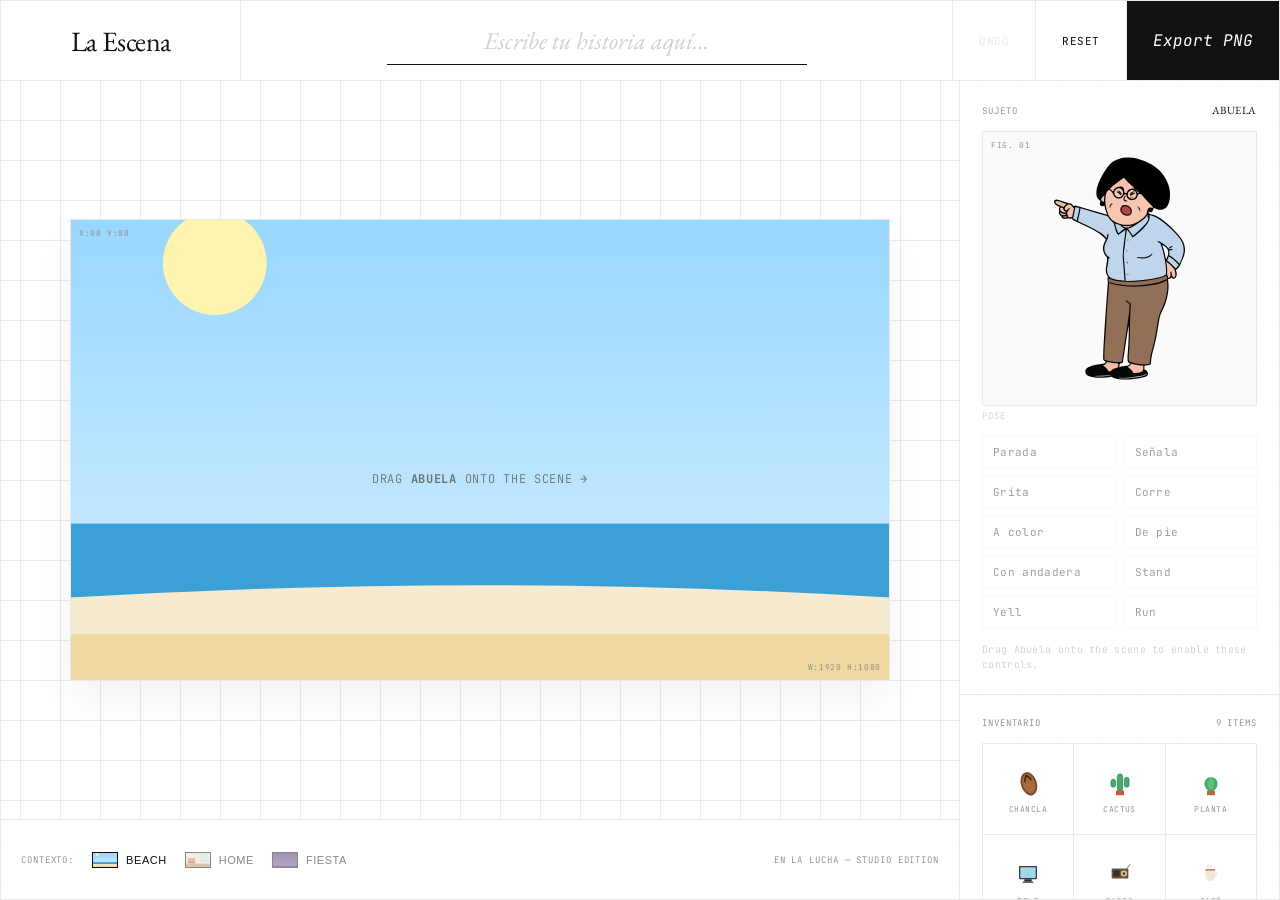
==== index.html @ 4fc8d8ca "Reskin to the "La Escena — Studio Edition" layout Restructures the UI to the studio design: graph-pa" ====
<!DOCTYPE html>
<html lang="en">
<head>
  <meta charset="UTF-8" />
  <meta name="viewport" content="width=device-width, initial-scale=1.0, maximum-scale=1, user-scalable=no" />
  <title>La Escena — Creative Builder</title>
  <link rel="preconnect" href="https://fonts.googleapis.com" />
  <link rel="preconnect" href="https://fonts.gstatic.com" crossorigin />
  <link href="https://fonts.googleapis.com/css2?family=EB+Garamond:ital,wght@0,400;0,500;1,400&family=JetBrains+Mono:wght@100;300;400&display=swap" rel="stylesheet" />
  <link rel="stylesheet" href="css/styles.css" />
</head>
<body>
  <div class="app-mesh">

    <!-- ===== Top bar: brand · caption · actions ===== -->
    <header class="topbar border-b">
      <div class="brand border-r">
        <h1 class="serif text-xl">La Escena</h1>
      </div>
      <div class="caption-area">
        <input id="captionInput" type="text" class="caption-input" maxlength="80"
               placeholder="Escribe tu historia aquí…" aria-label="Caption" />
      </div>
      <div class="actions">
        <button id="undoBtn" class="btn text-sm" type="button" title="Undo (Ctrl+Z)">Undo</button>
        <button id="resetBtn" class="btn text-sm" type="button">Reset</button>
        <button id="exportBtn" class="btn export-btn serif" type="button">Export PNG</button>
      </div>
    </header>

    <!-- ===== Stage ===== -->
    <main class="stage-container">
      <div class="canvas" id="stage">
        <img id="stageBg" class="stage__bg" src="" alt="Background" />
        <div class="coord-marker coord-tl">X:00 Y:00</div>
        <div class="coord-marker coord-br">W:1920 H:1080</div>
        <div class="stage-hint" id="stageHint">Drag <b>Abuela</b> onto the scene&nbsp;→</div>
        <div class="caption-band empty" id="captionBand"><span id="captionText"></span></div>
      </div>
    </main>

    <!-- ===== Bottom bar: context / background selector ===== -->
    <footer class="bottombar border-t">
      <div class="bg-selector" id="bgTiles">
        <span class="text-xs">Contexto:</span>
      </div>
      <div class="tagline text-xs">EN LA LUCHA — STUDIO EDITION</div>
    </footer>

    <!-- ===== Sidebar: subject + inventory ===== -->
    <aside class="sidebar border-l">

      <div class="character">
        <section class="panel-section border-b">
          <div class="section-header">
            <span class="text-xs">Sujeto</span>
            <span class="text-sm serif">Abuela</span>
          </div>

          <div class="character-preview" id="abuelaCard" role="button" tabindex="0"
               aria-label="Drag Abuela onto the scene" title="Drag me onto the scene">
            <img src="assets/abuela/grandma/grandma-color.svg" alt="Abuela" />
            <div class="coord-marker coord-tl">FIG. 01</div>
          </div>

          <div class="controls">
            <div class="section pose-section">
              <div class="section-header"><span class="text-xs">Pose</span></div>
              <div id="poseRow" class="opt-row"></div>
            </div>
            <div class="section">
              <div class="section-header"><span class="text-xs">Expresión</span></div>
              <div id="exprRow" class="opt-row"></div>
            </div>
            <div class="section">
              <div class="section-header"><span class="text-xs">Atuendo</span></div>
              <div id="outfitRow" class="opt-row"></div>
            </div>
            <div class="section">
              <div class="section-header"><span class="text-xs">Accesorios</span></div>
              <div id="accRow" class="opt-row"></div>
            </div>
            <p class="art-note" id="artNote">Fixed illustration — expression &amp; outfit apply to the layered poses.</p>
            <p class="dim-note" id="dimNote">Drag Abuela onto the scene to enable these controls.</p>
          </div>
        </section>
      </div>

      <section class="panel-section">
        <div class="section-header">
          <span class="text-xs">Inventario</span>
          <span class="text-xs" id="propCount">&nbsp;</span>
        </div>
        <div id="propGrid" class="props-grid"></div>
      </section>

    </aside>

  </div>

  <script src="assets/manifest.js"></script>
  <script src="js/app.js"></script>
</body>
</html>
---- css/styles.css ----
/* ============================================================================
 * La Escena — Scene Builder  ·  Studio Edition layout
 * Graph-paper ground, EB Garamond + JetBrains Mono, thin rules & coordinate
 * flourishes. The chrome is new; the interactive machinery (stage items,
 * transform handles, caption band, drag ghost) keeps its hooks so js/app.js is
 * unchanged apart from the export resolution.
 * ==========================================================================*/
:root {
  --bg-color: #ffffff;
  --grid-color: #eaeaea;
  --line: #eaeaea;
  --text-main: #111111;
  --text-muted: #888888;
  --cell-size: 40px;

  --font-serif: 'EB Garamond', Georgia, serif;
  --font-mono: 'JetBrains Mono', ui-monospace, 'SFMono-Regular', Menlo, monospace;

  --color-sand: #F4E7C3;
  --color-ocean: #A8DADC;
  --color-sky: #F1FAEE;
  --color-sun: #E9C46A;
  --accent: #E63946;
}

* { box-sizing: border-box; margin: 0; padding: 0; }
html, body { height: 100%; }
body {
  background-color: var(--bg-color);
  color: var(--text-main);
  font-family: var(--font-mono);
  font-weight: 300;
  height: 100vh; width: 100vw; overflow: hidden;
  -webkit-user-select: none; user-select: none;
  touch-action: manipulation;
  background-image:
    linear-gradient(to right, var(--grid-color) 1px, transparent 1px),
    linear-gradient(to bottom, var(--grid-color) 1px, transparent 1px);
  background-size: var(--cell-size) var(--cell-size);
  background-position: center top;
}

/* ---- Mesh --------------------------------------------------------------- */
.app-mesh {
  display: grid;
  grid-template-columns: 1fr 320px;
  grid-template-rows: 80px 1fr 80px;
  height: 100vh; width: 100%;
  border: 1px solid var(--grid-color);
}
@media (max-width: 780px) {
  .app-mesh { grid-template-columns: 1fr; grid-template-rows: 72px 1fr auto auto; }
  .sidebar { grid-column: 1 / -1 !important; grid-row: 3 / 4 !important; max-height: 44vh; }
  .bottombar { grid-row: 4 / 5 !important; }
}

/* ---- Type helpers ------------------------------------------------------- */
.serif { font-family: var(--font-serif); }
.mono { font-family: var(--font-mono); }
.text-xl { font-size: 28px; letter-spacing: -0.02em; font-weight: 400; }
.text-sm { font-size: 11px; letter-spacing: 0.05em; text-transform: uppercase; }
.text-xs { font-size: 9px; letter-spacing: 0.1em; text-transform: uppercase; color: var(--text-muted); }

.border-b { border-bottom: 1px solid var(--grid-color); }
.border-r { border-right: 1px solid var(--grid-color); }
.border-l { border-left: 1px solid var(--grid-color); }
.border-t { border-top: 1px solid var(--grid-color); }

/* ---- Top bar ------------------------------------------------------------ */
.topbar {
  grid-column: 1 / -1;
  display: grid;
  grid-template-columns: 240px 1fr auto;
  background: rgba(255,255,255,0.95);
  backdrop-filter: blur(4px);
  z-index: 10;
}
.brand { display: flex; align-items: center; justify-content: center; padding: 0 20px; }
.caption-area { display: flex; align-items: center; justify-content: center; padding: 0 40px; }
.caption-input {
  width: 100%; max-width: 420px;
  border: none; border-bottom: 1px solid var(--text-main);
  background: transparent; font-family: var(--font-serif); font-size: 24px;
  text-align: center; padding: 8px 0; color: var(--text-main); outline: none;
  -webkit-user-select: text; user-select: text;
}
.caption-input::placeholder { color: #cfcfcf; font-style: italic; }
.caption-input:focus { border-bottom-color: var(--accent); }

.actions { display: flex; }
.btn {
  background: transparent; border: none; border-left: 1px solid var(--grid-color);
  padding: 0 26px; cursor: pointer; display: flex; align-items: center; justify-content: center;
  transition: background 0.2s; color: var(--text-main); font-family: var(--font-mono);
}
.btn:hover { background: #f5f5f5; }
.btn:disabled { color: var(--grid-color); cursor: default; background: transparent; }
.export-btn { font-size: 16px; font-style: italic; background: var(--text-main); color: #fff; }
.export-btn:hover { background: #000; }
.btn:focus-visible, .pose-btn:focus-visible, .opt:focus-visible,
.prop-item:focus-visible, .bg-btn:focus-visible, .character-preview:focus-visible {
  outline: none; box-shadow: inset 0 0 0 2px var(--accent);
}

/* ---- Stage -------------------------------------------------------------- */
.stage-container {
  grid-column: 1 / 2; grid-row: 2 / 3;
  display: flex; align-items: center; justify-content: center;
  padding: 40px; position: relative; min-height: 0;
}
.canvas {
  width: 100%; max-width: 820px; aspect-ratio: 16 / 9;
  background: var(--color-sky); position: relative; overflow: hidden;
  border: 1px solid var(--grid-color); box-shadow: 0 20px 40px rgba(0,0,0,0.05);
  touch-action: none;
}
.stage__bg { position: absolute; inset: 0; width: 100%; height: 100%; object-fit: cover; pointer-events: none; }

.coord-marker { position: absolute; font-family: var(--font-mono); font-size: 8px; color: var(--text-muted); z-index: 2; pointer-events: none; letter-spacing: 0.08em; }
.coord-tl { top: 8px; left: 8px; }
.coord-br { bottom: 8px; right: 8px; }

.stage-hint {
  position: absolute; inset: auto 0 42% 0; text-align: center; color: #4a4438;
  font-size: 12px; letter-spacing: 0.06em; text-transform: uppercase; pointer-events: none; opacity: .7; z-index: 2;
}

/* Placed items (props + character) */
.item { position: absolute; will-change: transform; }
.item img { display: block; width: 100%; height: 100%; pointer-events: none; -webkit-user-drag: none; user-select: none; }
.item.selected { outline: 1px dashed var(--accent); outline-offset: 3px; }
.char-layers { position: absolute; inset: 0; }
.char-layers img.layer-full { position: absolute; inset: 0; width: 100%; height: 100%; object-fit: contain; }
.char-layers img.layer-head { position: absolute; width: auto; transform: translateX(-50%); }

/* Transform handles */
.handle {
  position: absolute; width: 24px; height: 24px; border-radius: 50%;
  background: #fff; border: 1.5px solid var(--accent); box-shadow: 0 1px 4px rgba(0,0,0,.2);
  display: grid; place-items: center; font-size: 12px; cursor: pointer; touch-action: none; color: var(--accent); z-index: 3;
}
.handle.resize { right: -12px; bottom: -12px; cursor: nwse-resize; }
.handle.rotate { left: 50%; top: -44px; transform: translateX(-50%); cursor: grab; }
.handle.rotate::after { content: ""; position: absolute; top: 24px; left: 50%; width: 1.5px; height: 20px; background: var(--accent); }
.handle.delete { right: -12px; top: -12px; border-color: #c0392b; color: #c0392b; }
.handle.forward { left: -12px; bottom: -12px; font-size: 11px; }
.handle.back { left: -12px; top: -12px; font-size: 11px; }

/* Caption band — baked into the export; overlays the scene here too */
.caption-band {
  position: absolute; left: 0; right: 0; bottom: 0; height: 15%;
  background: rgba(17,17,17,0.72); color: #fff;
  display: flex; align-items: center; justify-content: center; text-align: center;
  padding: 0 5%; pointer-events: none; z-index: 40;
}
.caption-band span { font-family: var(--font-serif); font-weight: 500; line-height: 1.15;
  overflow: hidden; display: -webkit-box; -webkit-line-clamp: 2; -webkit-box-orient: vertical; }
.caption-band.empty { display: none; }

/* ---- Bottom bar (background selector) ----------------------------------- */
.bottombar {
  grid-column: 1 / 2; grid-row: 3 / 4;
  background: rgba(255,255,255,0.95); display: flex; align-items: center; padding: 0 20px; gap: 20px;
}
.bg-selector { display: flex; gap: 18px; align-items: center; flex-wrap: wrap; }
.bg-btn {
  background: transparent; border: none; display: flex; align-items: center; gap: 8px;
  cursor: pointer; opacity: 0.5; transition: opacity 0.2s; color: var(--text-main); padding: 0;
}
.bg-btn:hover { opacity: 0.85; }
.bg-btn[aria-pressed="true"] { opacity: 1; }
.bg-thumb, .bg-btn img { width: 26px; height: 16px; object-fit: cover; border: 1px solid var(--text-main); display: block; }
.tagline { margin-left: auto; white-space: nowrap; }

/* ---- Sidebar ------------------------------------------------------------ */
.sidebar {
  grid-column: 2 / 3; grid-row: 2 / 4;
  background: rgba(255,255,255,0.95); display: flex; flex-direction: column; overflow-y: auto;
}
.panel-section { padding: 22px; }
.section-header { margin-bottom: 14px; display: flex; justify-content: space-between; align-items: baseline; }
.section { margin-top: 18px; }
.section:first-child { margin-top: 0; }

.character-preview {
  width: 100%; aspect-ratio: 1; border: 1px solid var(--grid-color); background: #fafafa;
  display: flex; align-items: center; justify-content: center; margin-bottom: 4px; position: relative;
  cursor: grab; touch-action: none;
}
.character-preview:active { cursor: grabbing; }
.character-preview img { width: 58%; height: 82%; object-fit: contain; pointer-events: none; -webkit-user-drag: none; }
.character.disabled .controls { opacity: 0.4; pointer-events: none; }

/* option rows (pose / expression / outfit / accessory) */
.opt-row { display: flex; flex-wrap: wrap; gap: 6px; }
#poseRow.opt-row { display: grid; grid-template-columns: 1fr 1fr; gap: 8px; }
.opt {
  padding: 8px 10px; background: transparent; border: 1px solid var(--grid-color);
  text-align: left; cursor: pointer; color: var(--text-main); font-family: var(--font-mono);
  font-size: 11px; letter-spacing: 0.03em; transition: all 0.15s;
}
.opt:hover { background: #f0f0f0; }
.opt[aria-pressed="true"] { background: var(--text-main); color: #fff; border-color: var(--text-main); }
#exprRow .opt, #outfitRow .opt, #accRow .opt { text-align: center; }

.art-note, .dim-note { margin-top: 14px; font-size: 10px; line-height: 1.5; color: var(--text-muted);
  letter-spacing: 0.03em; font-family: var(--font-mono); }
.art-note { display: none; }
.character.art-pose .art-note { display: block; }
.character:not(.disabled) .dim-note { display: none; }

/* ---- Inventory (props) -------------------------------------------------- */
.props-grid {
  display: grid; grid-template-columns: repeat(3, 1fr); gap: 1px;
  background: var(--grid-color); border: 1px solid var(--grid-color);
}
.tray-item {
  background: #fff; aspect-ratio: 1; display: flex; flex-direction: column; align-items: center;
  justify-content: center; gap: 6px; cursor: grab; transition: background 0.2s; position: relative; padding: 6px; border: none;
  touch-action: none;
}
.tray-item:hover { background: #fafafa; }
.tray-item:active { cursor: grabbing; }
.tray-item img { width: 34px; height: 34px; object-fit: contain; pointer-events: none; -webkit-user-drag: none; }
.tray-item span { font-size: 8px; color: var(--text-muted); text-transform: uppercase; letter-spacing: 0.06em; }

/* Floating preview while dragging out of a tray */
.drag-ghost { position: fixed; z-index: 9999; pointer-events: none; opacity: .85; transform: translate(-50%, -50%); }
.drag-ghost img { display: block; }

.sr-only { position: absolute; width: 1px; height: 1px; overflow: hidden; clip: rect(0 0 0 0); }
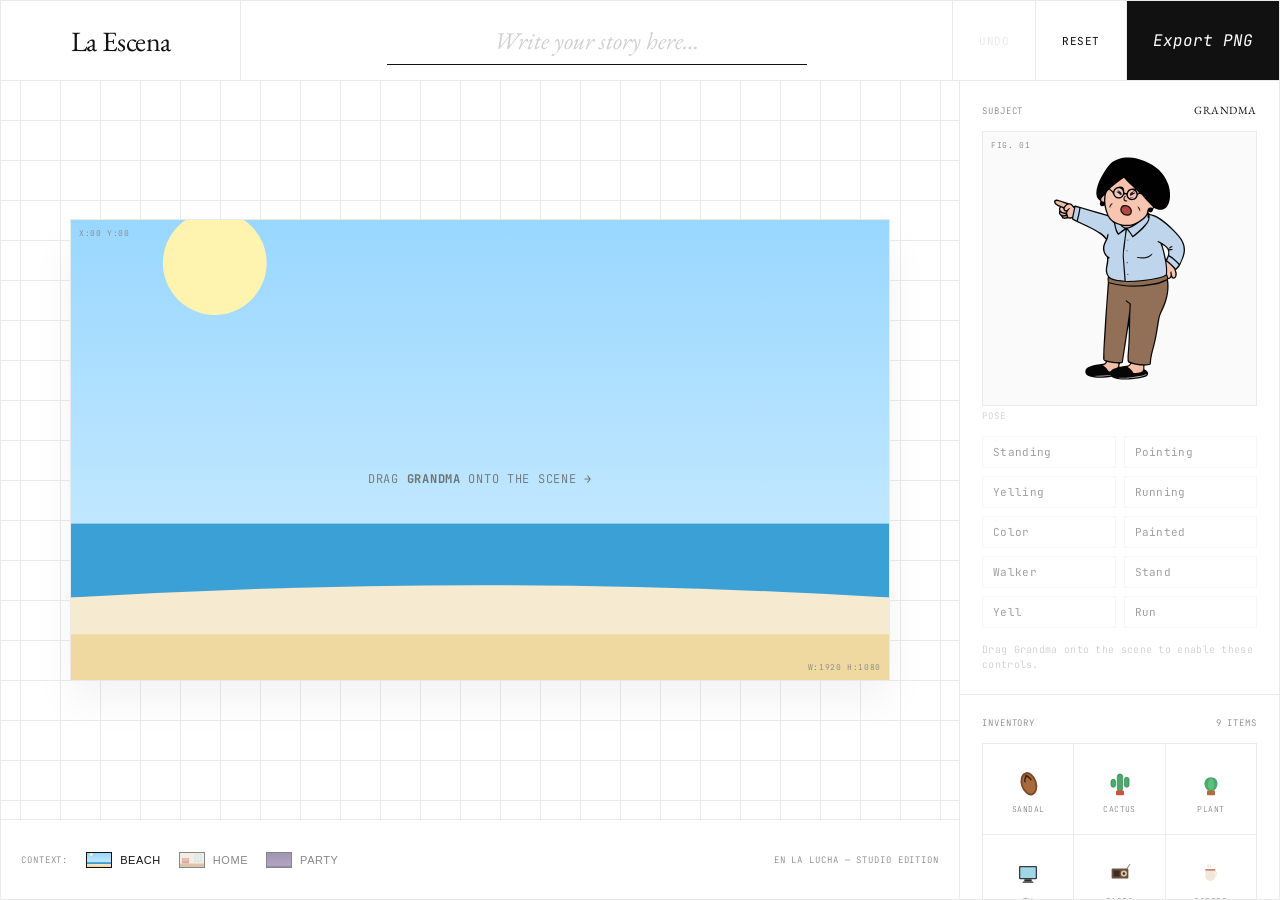
==== commit c2260b53: "Translate the interface to English Switch all user-facing labels from Spanish to English — pose name" ====
--- a/index.html
+++ b/index.html
@@ -19,7 +19,7 @@
       </div>
       <div class="caption-area">
         <input id="captionInput" type="text" class="caption-input" maxlength="80"
-               placeholder="Escribe tu historia aquí…" aria-label="Caption" />
+               placeholder="Write your story here…" aria-label="Caption" />
       </div>
       <div class="actions">
         <button id="undoBtn" class="btn text-sm" type="button" title="Undo (Ctrl+Z)">Undo</button>
@@ -34,7 +34,7 @@
         <img id="stageBg" class="stage__bg" src="" alt="Background" />
         <div class="coord-marker coord-tl">X:00 Y:00</div>
         <div class="coord-marker coord-br">W:1920 H:1080</div>
-        <div class="stage-hint" id="stageHint">Drag <b>Abuela</b> onto the scene&nbsp;→</div>
+        <div class="stage-hint" id="stageHint">Drag <b>Grandma</b> onto the scene&nbsp;→</div>
         <div class="caption-band empty" id="captionBand"><span id="captionText"></span></div>
       </div>
     </main>
@@ -42,7 +42,7 @@
     <!-- ===== Bottom bar: context / background selector ===== -->
     <footer class="bottombar border-t">
       <div class="bg-selector" id="bgTiles">
-        <span class="text-xs">Contexto:</span>
+        <span class="text-xs">Context:</span>
       </div>
       <div class="tagline text-xs">EN LA LUCHA — STUDIO EDITION</div>
     </footer>
@@ -53,13 +53,13 @@
       <div class="character">
         <section class="panel-section border-b">
           <div class="section-header">
-            <span class="text-xs">Sujeto</span>
-            <span class="text-sm serif">Abuela</span>
+            <span class="text-xs">Subject</span>
+            <span class="text-sm serif">Grandma</span>
           </div>
 
           <div class="character-preview" id="abuelaCard" role="button" tabindex="0"
-               aria-label="Drag Abuela onto the scene" title="Drag me onto the scene">
-            <img src="assets/abuela/grandma/grandma-color.svg" alt="Abuela" />
+               aria-label="Drag Grandma onto the scene" title="Drag me onto the scene">
+            <img src="assets/abuela/grandma/grandma-color.svg" alt="Grandma" />
             <div class="coord-marker coord-tl">FIG. 01</div>
           </div>
 
@@ -69,26 +69,26 @@
               <div id="poseRow" class="opt-row"></div>
             </div>
             <div class="section">
-              <div class="section-header"><span class="text-xs">Expresión</span></div>
+              <div class="section-header"><span class="text-xs">Expression</span></div>
               <div id="exprRow" class="opt-row"></div>
             </div>
             <div class="section">
-              <div class="section-header"><span class="text-xs">Atuendo</span></div>
+              <div class="section-header"><span class="text-xs">Outfit</span></div>
               <div id="outfitRow" class="opt-row"></div>
             </div>
             <div class="section">
-              <div class="section-header"><span class="text-xs">Accesorios</span></div>
+              <div class="section-header"><span class="text-xs">Accessories</span></div>
               <div id="accRow" class="opt-row"></div>
             </div>
             <p class="art-note" id="artNote">Fixed illustration — expression &amp; outfit apply to the layered poses.</p>
-            <p class="dim-note" id="dimNote">Drag Abuela onto the scene to enable these controls.</p>
+            <p class="dim-note" id="dimNote">Drag Grandma onto the scene to enable these controls.</p>
           </div>
         </section>
       </div>
 
       <section class="panel-section">
         <div class="section-header">
-          <span class="text-xs">Inventario</span>
+          <span class="text-xs">Inventory</span>
           <span class="text-xs" id="propCount">&nbsp;</span>
         </div>
         <div id="propGrid" class="props-grid"></div>
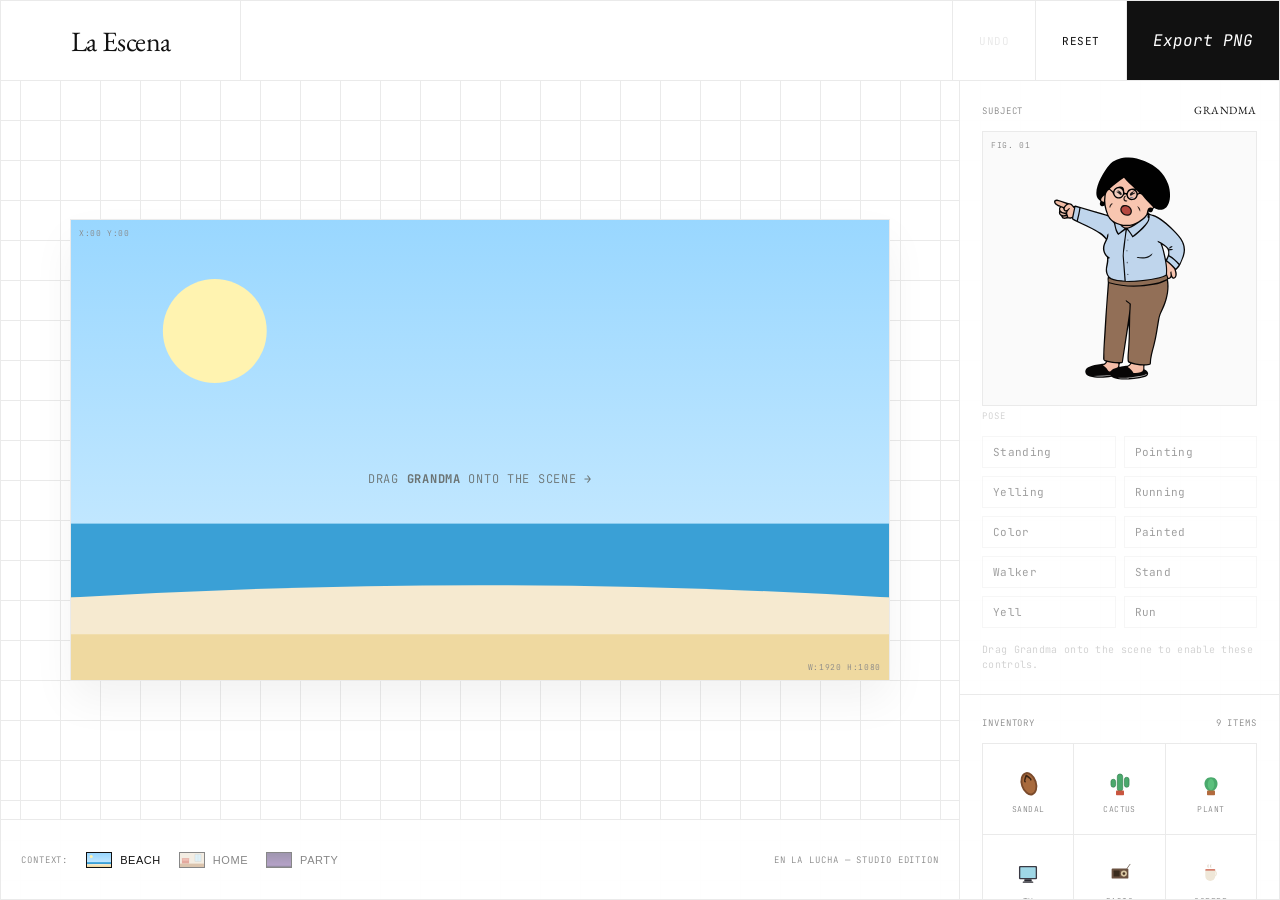
==== commit 162ccc34: "Remove the caption input from the top bar Delete the 'Write your story here…' caption text field fro" ====
--- a/index.html
+++ b/index.html
@@ -12,14 +12,10 @@
 <body>
   <div class="app-mesh">
 
-    <!-- ===== Top bar: brand · caption · actions ===== -->
+    <!-- ===== Top bar: brand · actions ===== -->
     <header class="topbar border-b">
       <div class="brand border-r">
         <h1 class="serif text-xl">La Escena</h1>
-      </div>
-      <div class="caption-area">
-        <input id="captionInput" type="text" class="caption-input" maxlength="80"
-               placeholder="Write your story here…" aria-label="Caption" />
       </div>
       <div class="actions">
         <button id="undoBtn" class="btn text-sm" type="button" title="Undo (Ctrl+Z)">Undo</button>
--- a/css/styles.css
+++ b/css/styles.css
@@ -70,24 +70,14 @@
 .topbar {
   grid-column: 1 / -1;
   display: grid;
-  grid-template-columns: 240px 1fr auto;
+  grid-template-columns: 240px 1fr;
   background: rgba(255,255,255,0.95);
   backdrop-filter: blur(4px);
   z-index: 10;
 }
 .brand { display: flex; align-items: center; justify-content: center; padding: 0 20px; }
-.caption-area { display: flex; align-items: center; justify-content: center; padding: 0 40px; }
-.caption-input {
-  width: 100%; max-width: 420px;
-  border: none; border-bottom: 1px solid var(--text-main);
-  background: transparent; font-family: var(--font-serif); font-size: 24px;
-  text-align: center; padding: 8px 0; color: var(--text-main); outline: none;
-  -webkit-user-select: text; user-select: text;
-}
-.caption-input::placeholder { color: #cfcfcf; font-style: italic; }
-.caption-input:focus { border-bottom-color: var(--accent); }
-
-.actions { display: flex; }
+
+.actions { display: flex; justify-content: flex-end; }
 .btn {
   background: transparent; border: none; border-left: 1px solid var(--grid-color);
   padding: 0 26px; cursor: pointer; display: flex; align-items: center; justify-content: center;
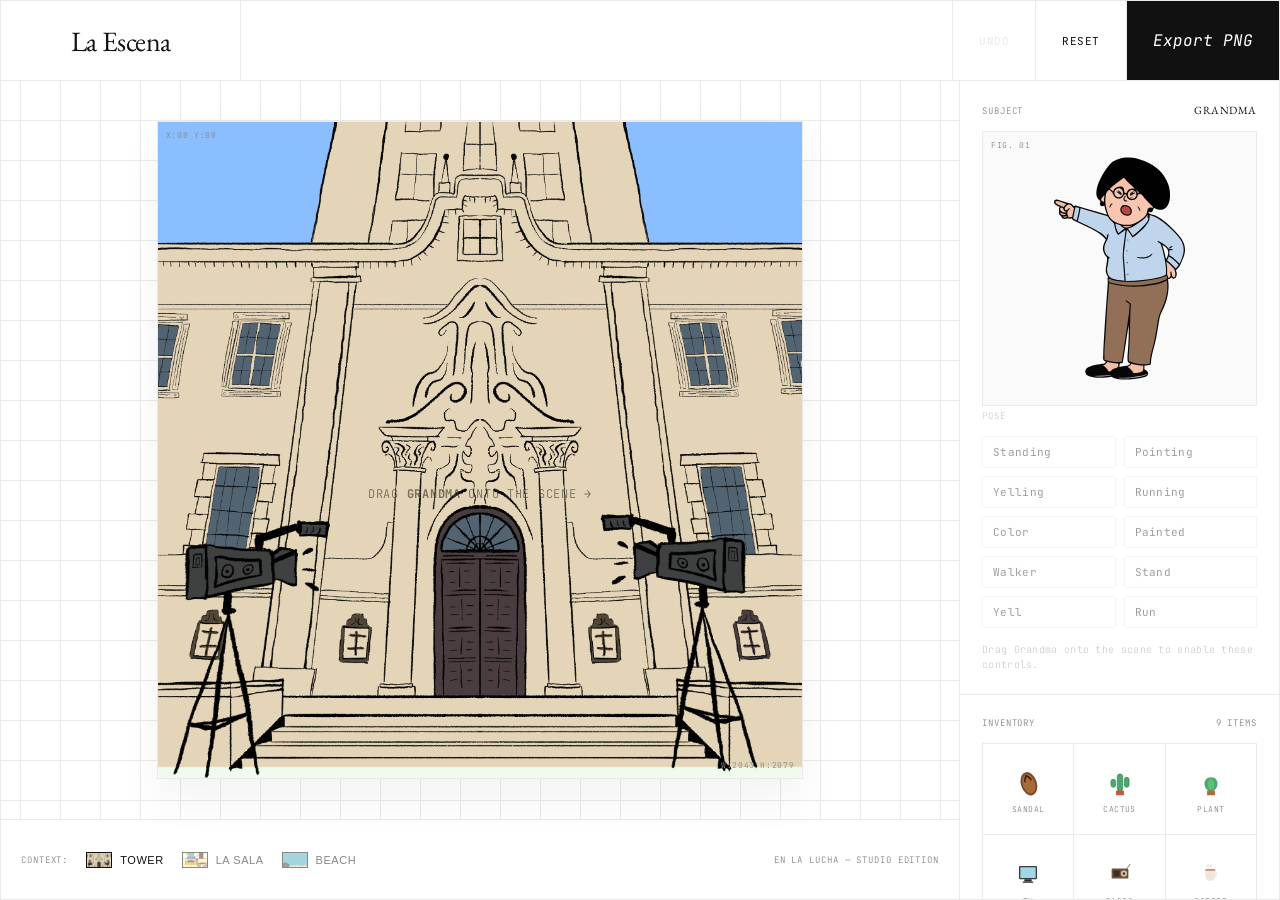
==== commit a41828c3: "Fit the stage to each background so nothing is cropped Reshape the canvas to the selected background" ====
--- a/index.html
+++ b/index.html
@@ -29,7 +29,7 @@
       <div class="canvas" id="stage">
         <img id="stageBg" class="stage__bg" src="" alt="Background" />
         <div class="coord-marker coord-tl">X:00 Y:00</div>
-        <div class="coord-marker coord-br">W:1920 H:1080</div>
+        <div class="coord-marker coord-br">W:2043 H:2553</div>
         <div class="stage-hint" id="stageHint">Drag <b>Grandma</b> onto the scene&nbsp;→</div>
         <div class="caption-band empty" id="captionBand"><span id="captionText"></span></div>
       </div>
--- a/css/styles.css
+++ b/css/styles.css
@@ -99,7 +99,10 @@
   padding: 40px; position: relative; min-height: 0;
 }
 .canvas {
-  width: 100%; max-width: 820px; aspect-ratio: 16 / 9;
+  /* The stage reshapes per background (set in JS) so the whole image shows
+     with no crop/margin. Height-driven + max-width keeps it inside the row.
+     aspect-ratio here is just the default-background fallback before load. */
+  height: 100%; width: auto; max-width: 100%; aspect-ratio: 2043 / 2079;
   background: var(--color-sky); position: relative; overflow: hidden;
   border: 1px solid var(--grid-color); box-shadow: 0 20px 40px rgba(0,0,0,0.05);
   touch-action: none;
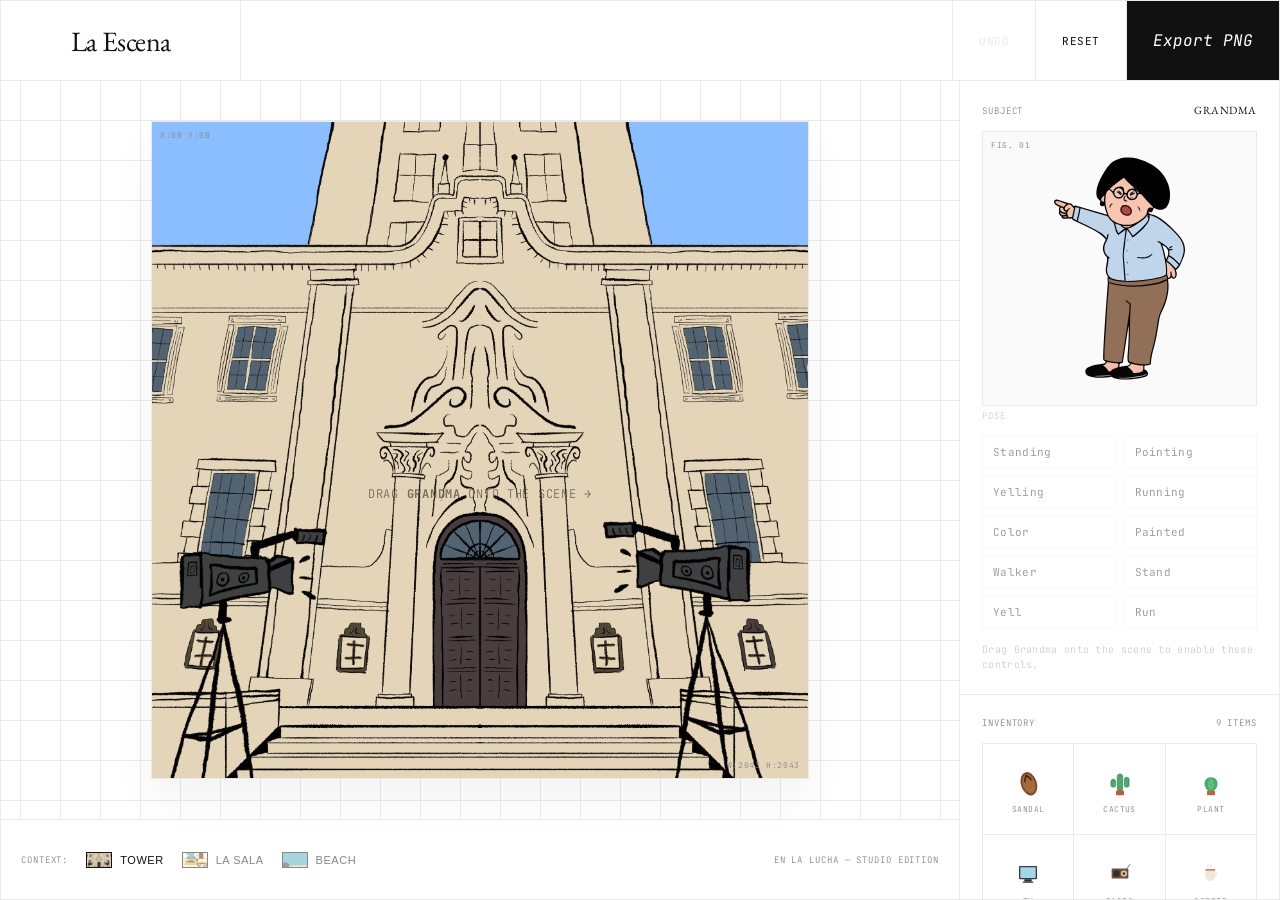
==== commit 28df247e: "Make the stage a fixed square, cropping backgrounds from the top Replace the per-background reshapin" ====
--- a/index.html
+++ b/index.html
@@ -29,7 +29,7 @@
       <div class="canvas" id="stage">
         <img id="stageBg" class="stage__bg" src="" alt="Background" />
         <div class="coord-marker coord-tl">X:00 Y:00</div>
-        <div class="coord-marker coord-br">W:2043 H:2553</div>
+        <div class="coord-marker coord-br">W:2043 H:2043</div>
         <div class="stage-hint" id="stageHint">Drag <b>Grandma</b> onto the scene&nbsp;→</div>
         <div class="caption-band empty" id="captionBand"><span id="captionText"></span></div>
       </div>
--- a/css/styles.css
+++ b/css/styles.css
@@ -99,15 +99,13 @@
   padding: 40px; position: relative; min-height: 0;
 }
 .canvas {
-  /* The stage reshapes per background (set in JS) so the whole image shows
-     with no crop/margin. Height-driven + max-width keeps it inside the row.
-     aspect-ratio here is just the default-background fallback before load. */
-  height: 100%; width: auto; max-width: 100%; aspect-ratio: 2043 / 2079;
+  /* Fixed square stage. Height-driven, capped by width so it always fits. */
+  height: 100%; width: auto; max-width: 100%; max-height: 100%; aspect-ratio: 1 / 1;
   background: var(--color-sky); position: relative; overflow: hidden;
   border: 1px solid var(--grid-color); box-shadow: 0 20px 40px rgba(0,0,0,0.05);
   touch-action: none;
 }
-.stage__bg { position: absolute; inset: 0; width: 100%; height: 100%; object-fit: cover; pointer-events: none; }
+.stage__bg { position: absolute; inset: 0; width: 100%; height: 100%; object-fit: cover; object-position: top center; pointer-events: none; }
 
 .coord-marker { position: absolute; font-family: var(--font-mono); font-size: 8px; color: var(--text-muted); z-index: 2; pointer-events: none; letter-spacing: 0.08em; }
 .coord-tl { top: 8px; left: 8px; }
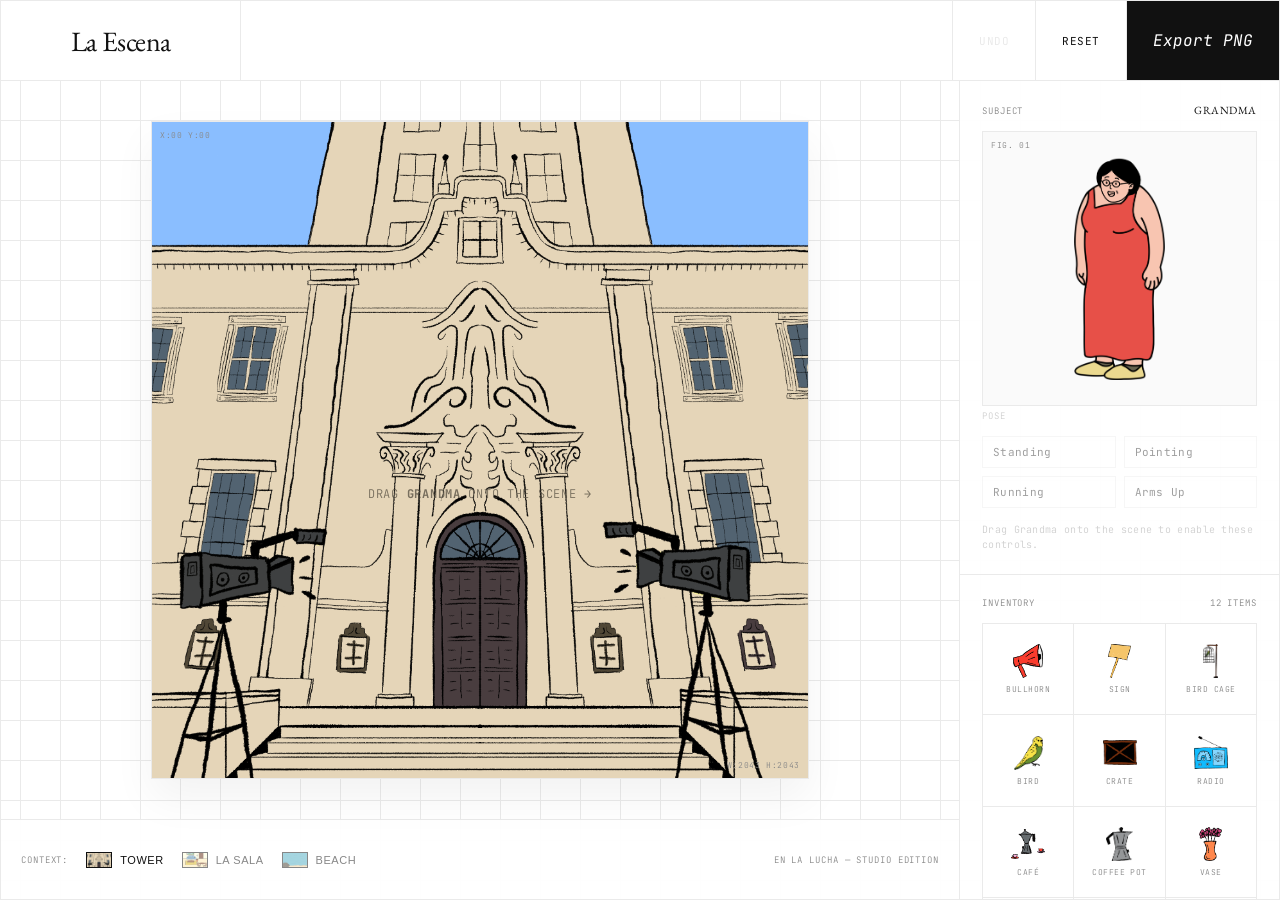
==== commit 1b41ba77: "Replace Abuela art and wire in the new props and poses Swap the placeholder SVG grandma and props fo" ====
--- a/index.html
+++ b/index.html
@@ -55,7 +55,7 @@
 
           <div class="character-preview" id="abuelaCard" role="button" tabindex="0"
                aria-label="Drag Grandma onto the scene" title="Drag me onto the scene">
-            <img src="assets/abuela/grandma/grandma-color.svg" alt="Grandma" />
+            <img src="public/abuela-preview.png" alt="Abuela" />
             <div class="coord-marker coord-tl">FIG. 01</div>
           </div>
 
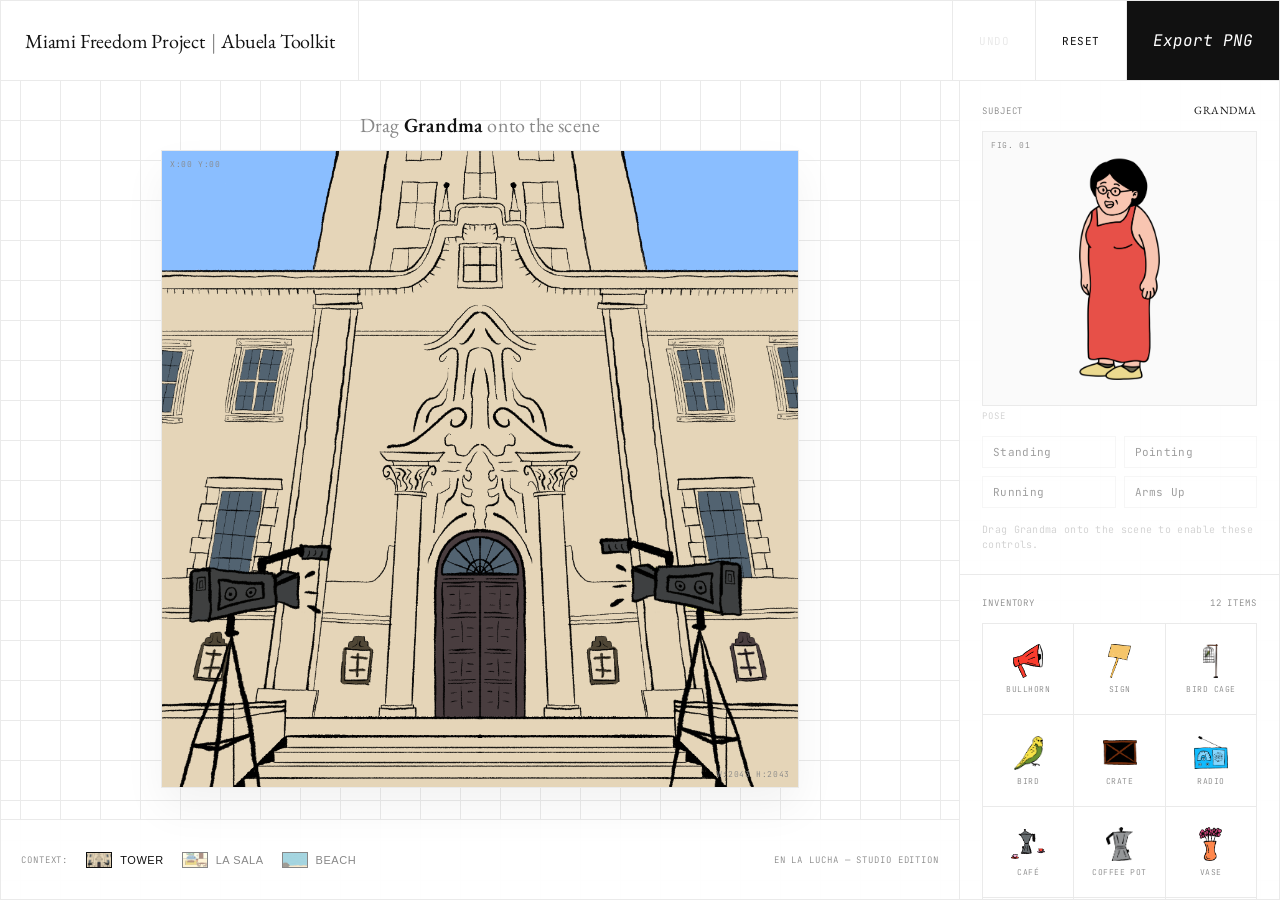
==== commit 83c4c21c: "Rename title and lift the hint into a secondary title Change the brand to 'Miami Freedom Project | A" ====
--- a/index.html
+++ b/index.html
@@ -15,7 +15,7 @@
     <!-- ===== Top bar: brand · actions ===== -->
     <header class="topbar border-b">
       <div class="brand border-r">
-        <h1 class="serif text-xl">La Escena</h1>
+        <h1 class="serif brand-title">Miami Freedom Project <span class="brand-sep">|</span> Abuela Toolkit</h1>
       </div>
       <div class="actions">
         <button id="undoBtn" class="btn text-sm" type="button" title="Undo (Ctrl+Z)">Undo</button>
@@ -26,11 +26,11 @@
 
     <!-- ===== Stage ===== -->
     <main class="stage-container">
+      <div class="stage-subtitle">Drag <b>Grandma</b> onto the scene</div>
       <div class="canvas" id="stage">
         <img id="stageBg" class="stage__bg" src="" alt="Background" />
         <div class="coord-marker coord-tl">X:00 Y:00</div>
         <div class="coord-marker coord-br">W:2043 H:2043</div>
-        <div class="stage-hint" id="stageHint">Drag <b>Grandma</b> onto the scene&nbsp;→</div>
         <div class="caption-band empty" id="captionBand"><span id="captionText"></span></div>
       </div>
     </main>
--- a/css/styles.css
+++ b/css/styles.css
@@ -70,12 +70,14 @@
 .topbar {
   grid-column: 1 / -1;
   display: grid;
-  grid-template-columns: 240px 1fr;
+  grid-template-columns: auto 1fr;
   background: rgba(255,255,255,0.95);
   backdrop-filter: blur(4px);
   z-index: 10;
 }
-.brand { display: flex; align-items: center; justify-content: center; padding: 0 20px; }
+.brand { display: flex; align-items: center; justify-content: flex-start; padding: 0 24px; }
+.brand-title { font-size: 20px; letter-spacing: -0.01em; font-weight: 400; white-space: nowrap; }
+.brand-sep { color: var(--text-muted); margin: 0 2px; font-weight: 300; }
 
 .actions { display: flex; justify-content: flex-end; }
 .btn {
@@ -95,12 +97,19 @@
 /* ---- Stage -------------------------------------------------------------- */
 .stage-container {
   grid-column: 1 / 2; grid-row: 2 / 3;
-  display: flex; align-items: center; justify-content: center;
-  padding: 40px; position: relative; min-height: 0;
-}
+  display: flex; flex-direction: column; align-items: center; justify-content: center; gap: 12px;
+  padding: 28px 40px; position: relative; min-height: 0;
+}
+.stage-subtitle {
+  flex: 0 0 auto; font-family: var(--font-serif); font-size: 20px;
+  color: var(--text-muted); letter-spacing: 0.01em; text-align: center;
+}
+.stage-subtitle b { font-weight: 600; color: var(--text-main); }
 .canvas {
-  /* Fixed square stage. Height-driven, capped by width so it always fits. */
-  height: 100%; width: auto; max-width: 100%; max-height: 100%; aspect-ratio: 1 / 1;
+  /* Fixed square stage. Height-driven, capped by width so it always fits.
+     Leaves room above for the secondary title. */
+  flex: 0 1 auto; min-height: 0;
+  height: calc(100% - 44px); width: auto; max-width: 100%; aspect-ratio: 1 / 1;
   background: var(--color-sky); position: relative; overflow: hidden;
   border: 1px solid var(--grid-color); box-shadow: 0 20px 40px rgba(0,0,0,0.05);
   touch-action: none;
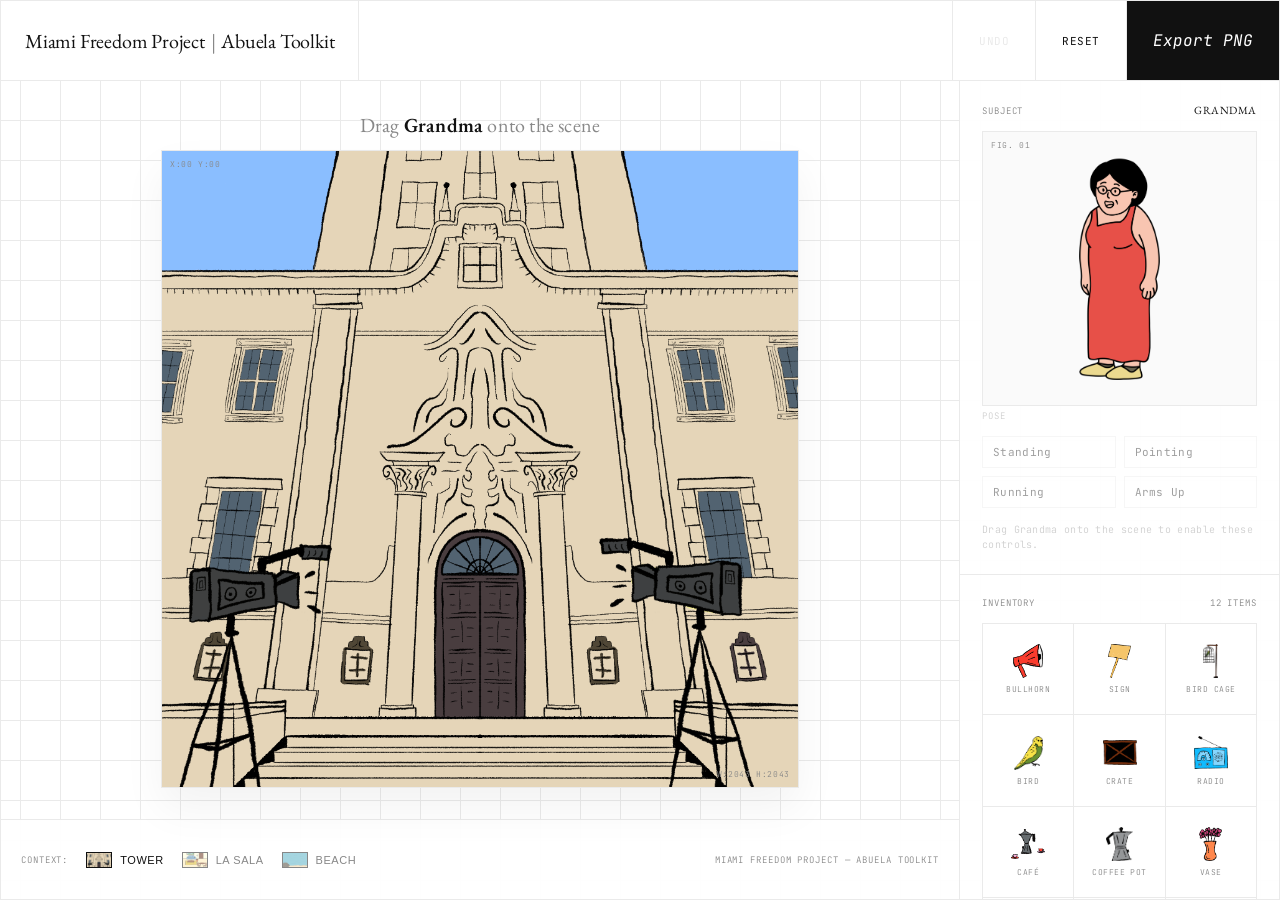
==== commit ca3719a5: "Update footer and hide element anchors after placing Footer now reads 'MIAMI FREEDOM PROJECT — ABUEL" ====
--- a/index.html
+++ b/index.html
@@ -40,7 +40,7 @@
       <div class="bg-selector" id="bgTiles">
         <span class="text-xs">Context:</span>
       </div>
-      <div class="tagline text-xs">EN LA LUCHA — STUDIO EDITION</div>
+      <div class="tagline text-xs">MIAMI FREEDOM PROJECT — ABUELA TOOLKIT</div>
     </footer>
 
     <!-- ===== Sidebar: subject + inventory ===== -->
--- a/css/styles.css
+++ b/css/styles.css
@@ -137,8 +137,10 @@
 .handle {
   position: absolute; width: 24px; height: 24px; border-radius: 50%;
   background: #fff; border: 1.5px solid var(--accent); box-shadow: 0 1px 4px rgba(0,0,0,.2);
-  display: grid; place-items: center; font-size: 12px; cursor: pointer; touch-action: none; color: var(--accent); z-index: 3;
-}
+  display: none; place-items: center; font-size: 12px; cursor: pointer; touch-action: none; color: var(--accent); z-index: 3;
+}
+/* Anchors show only on the selected item (hidden after placing/dragging). */
+.item.selected .handle { display: grid; }
 .handle.resize { right: -12px; bottom: -12px; cursor: nwse-resize; }
 .handle.rotate { left: 50%; top: -44px; transform: translateX(-50%); cursor: grab; }
 .handle.rotate::after { content: ""; position: absolute; top: 24px; left: 50%; width: 1.5px; height: 20px; background: var(--accent); }
